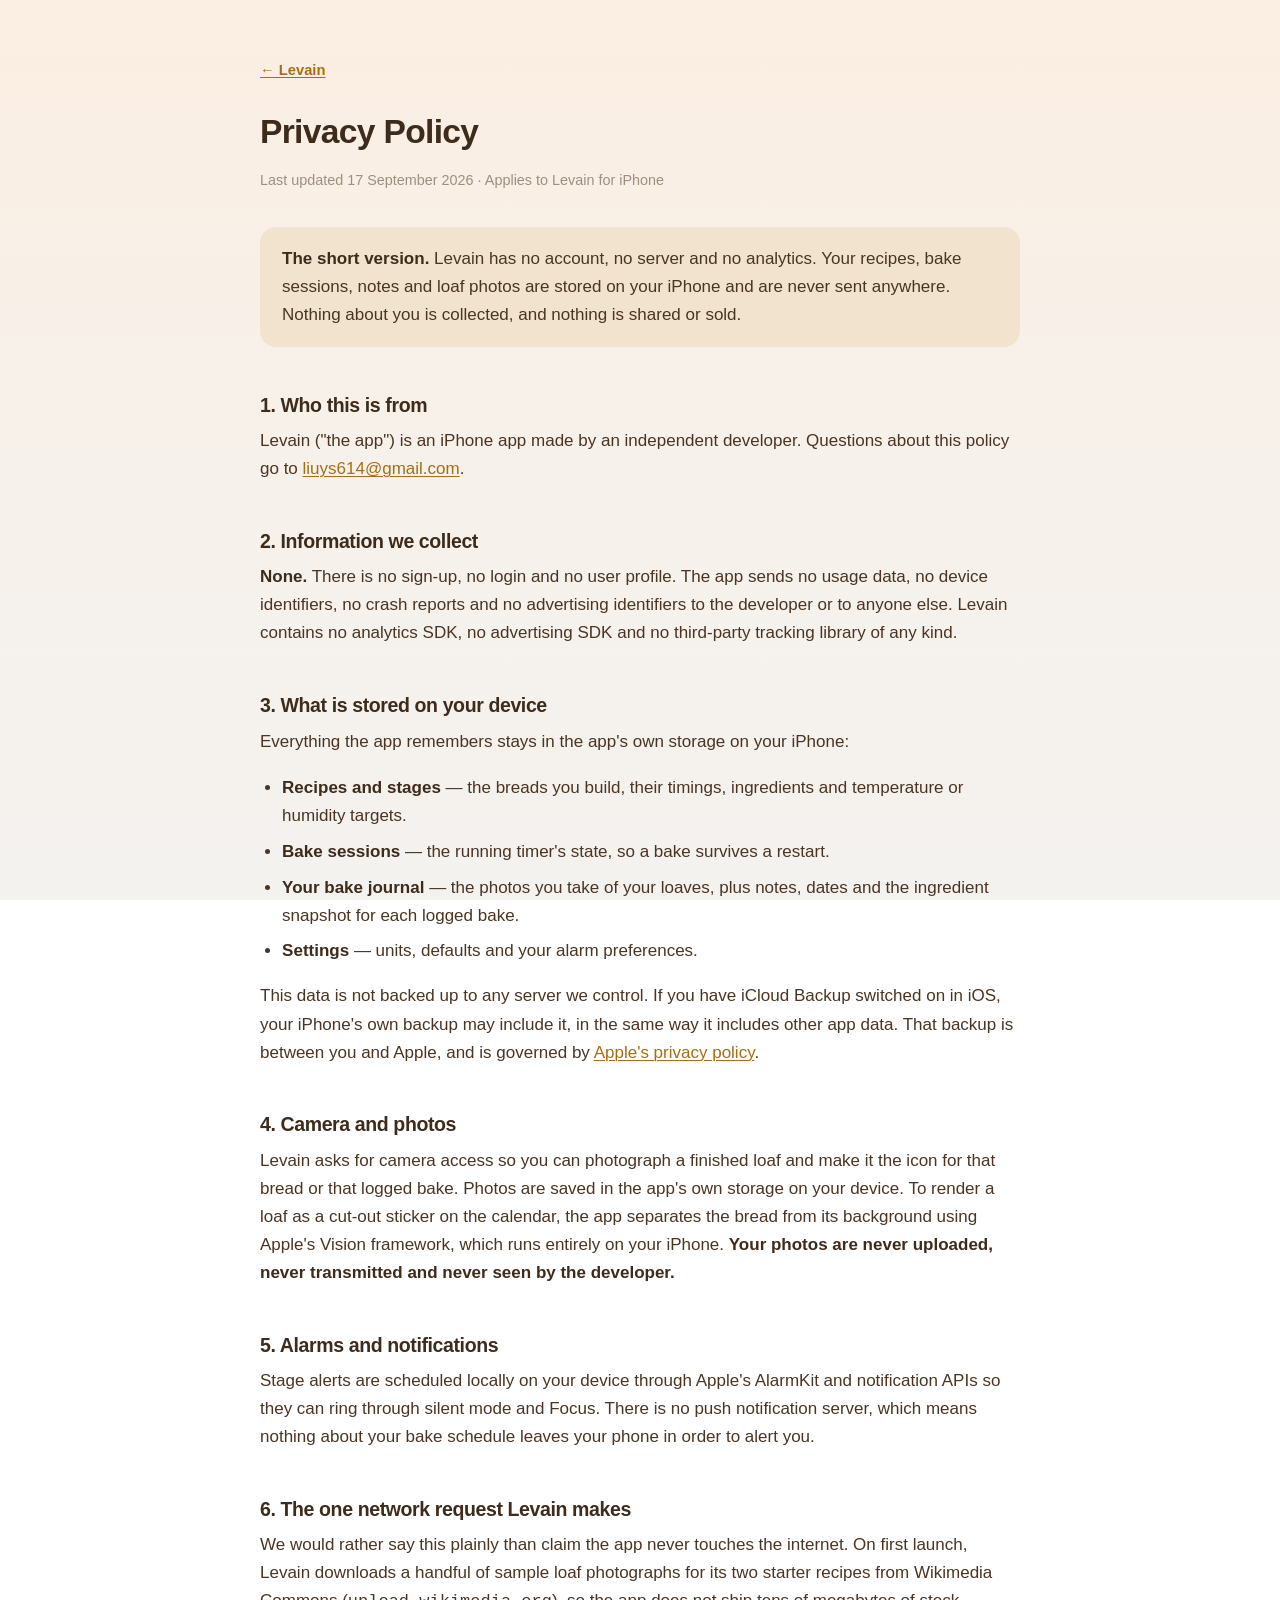
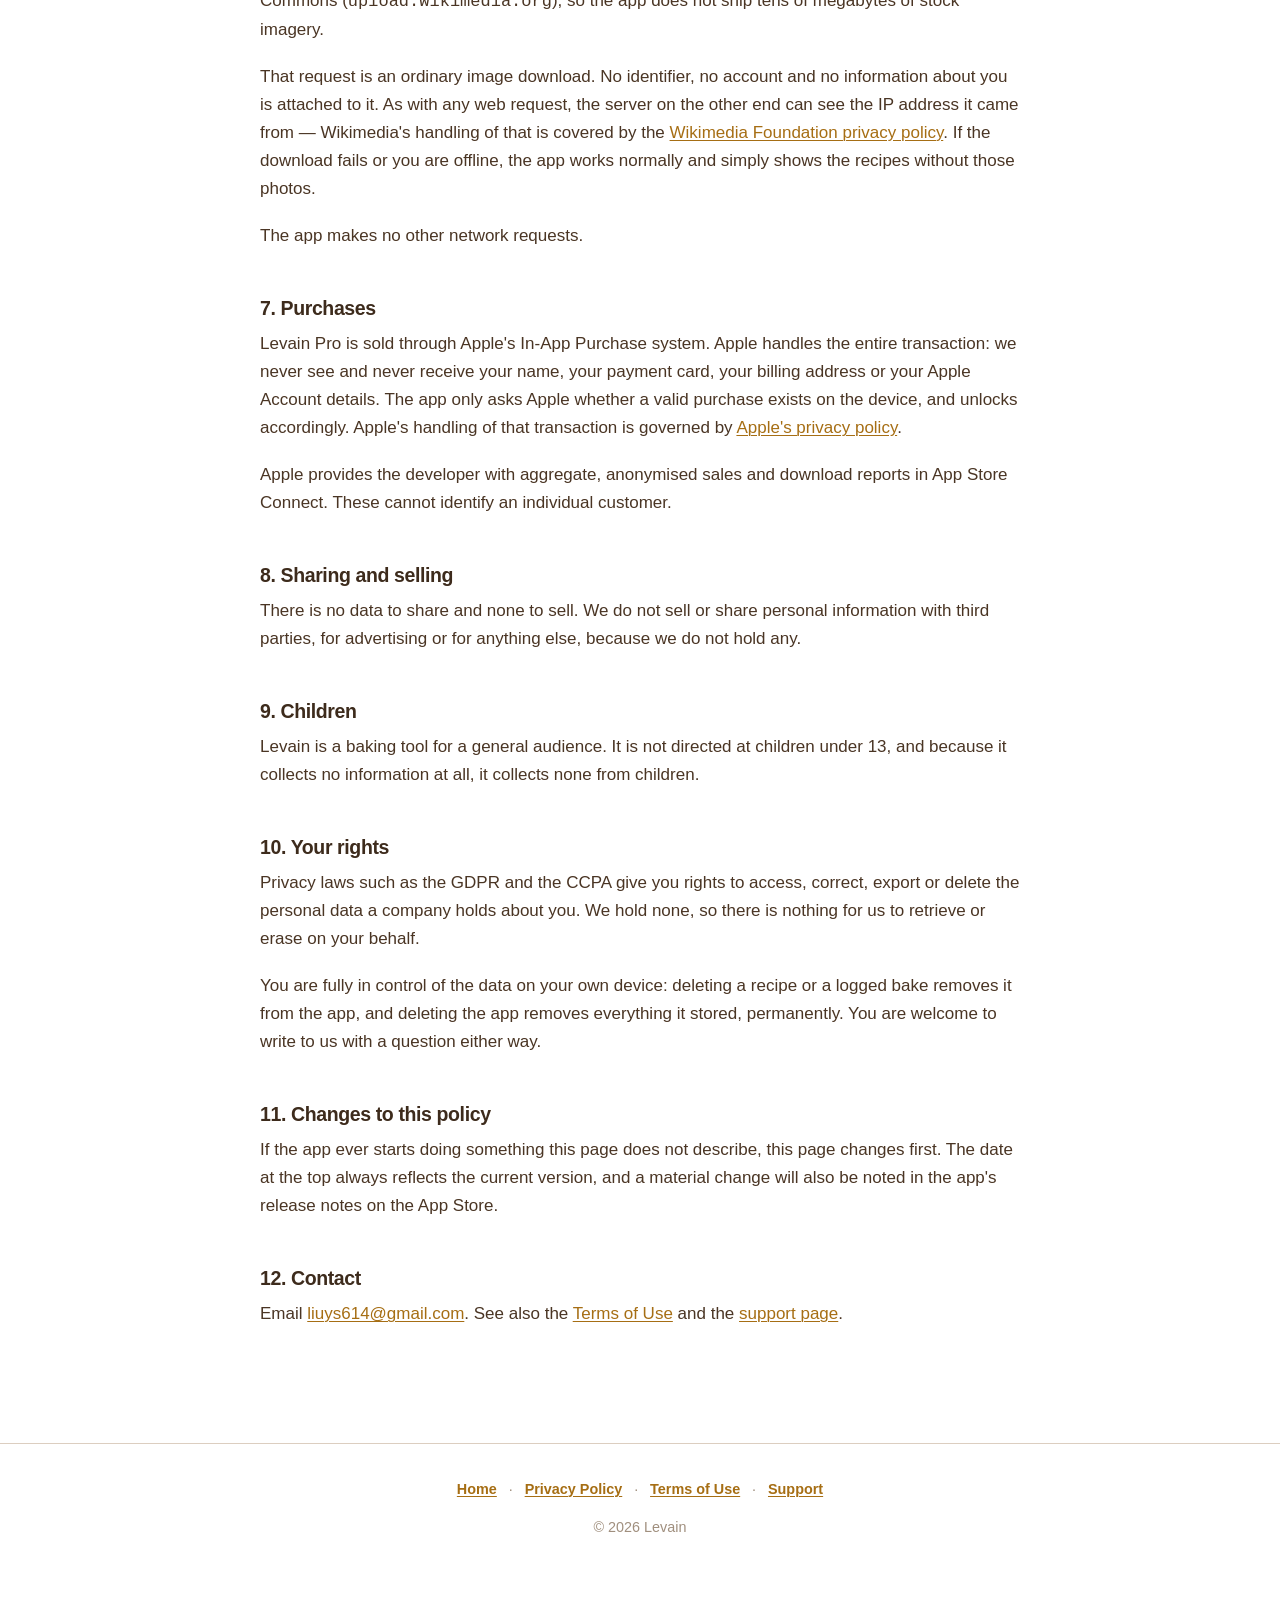
==== privacy.html @ 09ca458c "Update site (2026-09-17)" ====
<!DOCTYPE html>
<html lang="en">
<head>
<meta charset="utf-8">
<meta name="viewport" content="width=device-width, initial-scale=1">
<title>Privacy Policy — Levain</title>
<meta name="description" content="Levain collects nothing. No account, no analytics, no tracking. Your recipes, bakes and loaf photos stay on your iPhone. Here is exactly what the app does.">
<link rel="canonical" href="https://liuys614.github.io/levain/privacy.html">
<meta name="theme-color" content="#FBEEE2" media="(prefers-color-scheme: light)">
<meta name="theme-color" content="#2A2018" media="(prefers-color-scheme: dark)">
<meta property="og:type" content="article">
<meta property="og:site_name" content="Levain">
<meta property="og:title" content="Privacy Policy — Levain">
<meta property="og:description" content="Levain collects nothing. No account, no analytics, no tracking. Your recipes, bakes and loaf photos stay on your iPhone.">
<meta property="og:url" content="https://liuys614.github.io/levain/privacy.html">
<meta property="og:image" content="https://liuys614.github.io/levain/assets/og.png">
<meta name="twitter:card" content="summary_large_image">
<meta name="twitter:image" content="https://liuys614.github.io/levain/assets/og.png">
<link rel="icon" href="assets/favicon.png" sizes="32x32">
<link rel="apple-touch-icon" href="assets/icon-180.png">
<link rel="stylesheet" href="style.css">
</head>

<body>
<main class="wrap legal">

<a class="backlink" href="./">&larr; Levain</a>

<h1>Privacy Policy</h1>
<p class="updated">Last updated 17 September 2026 · Applies to Levain for iPhone</p>

<div class="callout">
  <p><strong>The short version.</strong> Levain has no account, no server and no analytics.
     Your recipes, bake sessions, notes and loaf photos are stored on your iPhone and are
     never sent anywhere. Nothing about you is collected, and nothing is shared or sold.</p>
</div>

<h2>1. Who this is from</h2>
<p>Levain ("the app") is an iPhone app made by an independent developer. Questions about
   this policy go to <a href="mailto:liuys614@gmail.com">liuys614@gmail.com</a>.</p>

<h2>2. Information we collect</h2>
<p><strong>None.</strong> There is no sign-up, no login and no user profile. The app sends
   no usage data, no device identifiers, no crash reports and no advertising identifiers to
   the developer or to anyone else. Levain contains no analytics SDK, no advertising SDK
   and no third-party tracking library of any kind.</p>

<h2>3. What is stored on your device</h2>
<p>Everything the app remembers stays in the app's own storage on your iPhone:</p>
<ul>
  <li><strong>Recipes and stages</strong> — the breads you build, their timings,
      ingredients and temperature or humidity targets.</li>
  <li><strong>Bake sessions</strong> — the running timer's state, so a bake survives a
      restart.</li>
  <li><strong>Your bake journal</strong> — the photos you take of your loaves, plus notes,
      dates and the ingredient snapshot for each logged bake.</li>
  <li><strong>Settings</strong> — units, defaults and your alarm preferences.</li>
</ul>
<p>This data is not backed up to any server we control. If you have iCloud Backup switched
   on in iOS, your iPhone's own backup may include it, in the same way it includes other
   app data. That backup is between you and Apple, and is governed by
   <a href="https://www.apple.com/legal/privacy/">Apple's privacy policy</a>.</p>

<h2>4. Camera and photos</h2>
<p>Levain asks for camera access so you can photograph a finished loaf and make it the
   icon for that bread or that logged bake. Photos are saved in the app's own storage on
   your device. To render a loaf as a cut-out sticker on the calendar, the app separates
   the bread from its background using Apple's Vision framework, which runs entirely on
   your iPhone. <strong>Your photos are never uploaded, never transmitted and never seen by
   the developer.</strong></p>

<h2>5. Alarms and notifications</h2>
<p>Stage alerts are scheduled locally on your device through Apple's AlarmKit and
   notification APIs so they can ring through silent mode and Focus. There is no push
   notification server, which means nothing about your bake schedule leaves your phone in
   order to alert you.</p>

<h2>6. The one network request Levain makes</h2>
<p>We would rather say this plainly than claim the app never touches the internet. On first
   launch, Levain downloads a handful of sample loaf photographs for its two starter
   recipes from Wikimedia Commons (<code>upload.wikimedia.org</code>), so the app does not
   ship tens of megabytes of stock imagery.</p>
<p>That request is an ordinary image download. No identifier, no account and no information
   about you is attached to it. As with any web request, the server on the other end can
   see the IP address it came from — Wikimedia's handling of that is covered by the
   <a href="https://foundation.wikimedia.org/wiki/Policy:Privacy_policy">Wikimedia
   Foundation privacy policy</a>. If the download fails or you are offline, the app works
   normally and simply shows the recipes without those photos.</p>
<p>The app makes no other network requests.</p>

<h2>7. Purchases</h2>
<p>Levain Pro is sold through Apple's In-App Purchase system. Apple handles the entire
   transaction: we never see and never receive your name, your payment card, your billing
   address or your Apple Account details. The app only asks Apple whether a valid purchase
   exists on the device, and unlocks accordingly. Apple's handling of that transaction is
   governed by <a href="https://www.apple.com/legal/privacy/">Apple's privacy policy</a>.</p>
<p>Apple provides the developer with aggregate, anonymised sales and download reports in
   App Store Connect. These cannot identify an individual customer.</p>

<h2>8. Sharing and selling</h2>
<p>There is no data to share and none to sell. We do not sell or share personal information
   with third parties, for advertising or for anything else, because we do not hold any.</p>

<h2>9. Children</h2>
<p>Levain is a baking tool for a general audience. It is not directed at children under 13,
   and because it collects no information at all, it collects none from children.</p>

<h2>10. Your rights</h2>
<p>Privacy laws such as the GDPR and the CCPA give you rights to access, correct, export or
   delete the personal data a company holds about you. We hold none, so there is nothing for
   us to retrieve or erase on your behalf.</p>
<p>You are fully in control of the data on your own device: deleting a recipe or a logged
   bake removes it from the app, and deleting the app removes everything it stored,
   permanently. You are welcome to write to us with a question either way.</p>

<h2>11. Changes to this policy</h2>
<p>If the app ever starts doing something this page does not describe, this page changes
   first. The date at the top always reflects the current version, and a material change
   will also be noted in the app's release notes on the App Store.</p>

<h2>12. Contact</h2>
<p>Email <a href="mailto:liuys614@gmail.com">liuys614@gmail.com</a>. See also the
   <a href="terms.html">Terms of Use</a> and the <a href="support.html">support page</a>.</p>

</main>

<footer>
  <div class="wrap">
    <nav>
      <a href="./">Home</a> ·
      <a href="privacy.html">Privacy Policy</a> ·
      <a href="terms.html">Terms of Use</a> ·
      <a href="support.html">Support</a>
    </nav>
    <p>&copy; 2026 Levain</p>
  </div>
</footer>

</body>
</html>
---- style.css ----
/* Levain — one stylesheet for all four pages.
   Colours are lifted from the app's own palette (Sources/SourdoughTimer/Design/Theme.swift)
   so the site and the app read as the same product. No framework, no build step, no
   external requests: editing this file is the whole design workflow. */

:root {
  --ink: #3D2B1C;
  --ink-soft: #4A3524;
  --secondary: #6B5340;
  --muted: #8A7563;
  --faint: #A08F7E;
  --hairline: #DCCEC0;
  --crust: #C8891F;
  --crust-deep: #A66E14;
  --crumb: #F2E3CE;
  --card: rgba(255, 255, 255, 0.62);
  --bg-top: #FBEEE2;
  --bg-mid: #F7F1EA;
  --bg-bot: #F4F2EF;
  --shadow: 0 1px 2px rgba(61, 43, 28, .05), 0 8px 24px rgba(61, 43, 28, .06);
}

@media (prefers-color-scheme: dark) {
  :root {
    --ink: #F6EADC;
    --ink-soft: #EDDFCF;
    --secondary: #DCC9B4;
    --muted: #BCA895;
    --faint: #9C8B7A;
    --hairline: #504234;
    --crust: #E0A648;
    --crust-deep: #F0BE86;
    --crumb: #2A2018;
    --card: rgba(255, 255, 255, 0.045);
    --bg-top: #2A2018;
    --bg-mid: #211A14;
    --bg-bot: #1A1512;
    --shadow: 0 1px 2px rgba(0, 0, 0, .2), 0 8px 24px rgba(0, 0, 0, .25);
  }
}

* { box-sizing: border-box; }

html { -webkit-text-size-adjust: 100%; }

body {
  margin: 0;
  /* SF Pro Rounded first: the app is drawn entirely in .rounded, and on Apple devices
     this is the same typeface. Everything after it is a graceful fallback. */
  font-family: ui-rounded, "SF Pro Rounded", -apple-system, BlinkMacSystemFont,
               "Segoe UI", Roboto, "Helvetica Neue", Arial, sans-serif;
  font-size: 17px;
  line-height: 1.65;
  color: var(--ink-soft);
  background: linear-gradient(180deg, var(--bg-top) 0%, var(--bg-mid) 46%, var(--bg-bot) 100%);
  background-attachment: fixed;
  min-height: 100vh;
  -webkit-font-smoothing: antialiased;
}

.wrap {
  max-width: 760px;
  margin: 0 auto;
  padding: 0 16px;
}

/* --- type ------------------------------------------------------------------ */

h1, h2, h3 { color: var(--ink); line-height: 1.2; letter-spacing: -0.02em; margin: 0 0 .5em; }
h1 { font-size: 2.6rem; font-weight: 800; }
h2 { font-size: 1.5rem; font-weight: 700; margin-top: 2.2em; }
h3 { font-size: 1.1rem; font-weight: 700; margin-top: 1.8em; }
p { margin: 0 0 1.1em; }
ul { padding-left: 1.3em; }
li { margin-bottom: .45em; }
strong { color: var(--ink); font-weight: 650; }

a { color: var(--crust-deep); text-decoration-thickness: 1px; text-underline-offset: 2px; }
a:hover { color: var(--crust); }

.lede { font-size: 1.2rem; color: var(--secondary); }
.small { font-size: .9rem; color: var(--muted); }

/* --- hero ------------------------------------------------------------------ */

.hero { text-align: center; padding: 72px 0 8px; }

.hero img.appicon {
  width: 112px; height: 112px;
  border-radius: 25px;
  box-shadow: var(--shadow);
  display: block; margin: 0 auto 22px;
}

.hero h1 { font-size: 3.1rem; margin-bottom: .18em; }
.hero .tagline { font-size: 1.35rem; color: var(--secondary); font-weight: 600; margin-bottom: 1.1em; }
.hero p { max-width: 560px; margin-left: auto; margin-right: auto; color: var(--muted); }

.cta {
  display: inline-flex; align-items: center; gap: .5em;
  background: var(--ink); color: var(--bg-top);
  padding: 14px 28px; border-radius: 999px;
  font-weight: 700; font-size: 1.05rem; text-decoration: none;
  box-shadow: var(--shadow);
  margin-top: .6em;
  transition: transform .15s ease;
}
.cta:hover { color: var(--bg-top); transform: translateY(-1px); }
.cta-note { display: block; margin-top: .9em; font-size: .88rem; color: var(--faint); }

/* --- screenshot strip ------------------------------------------------------ */

.shots {
  display: flex; gap: 16px;
  overflow-x: auto;
  padding: 40px 16px 30px;
  scroll-snap-type: x mandatory;
  -webkit-overflow-scrolling: touch;
}
.shots::-webkit-scrollbar { height: 0; }
.shots img, .shot-placeholder {
  flex: 0 0 auto;
  width: 232px; height: 502px;
  border-radius: 26px;
  scroll-snap-align: center;
}
.shots img { box-shadow: var(--shadow); object-fit: cover; }

/* Renders until the real screenshots land in assets/shots/. Dropping the PNGs in and
   swapping these divs for <img> is the entire update -- the layout does not move. */
.shot-placeholder {
  border: 2px dashed var(--hairline);
  display: flex; align-items: center; justify-content: center;
  color: var(--faint); font-size: .85rem; text-align: center; padding: 0 20px;
}

/* --- cards & sections ------------------------------------------------------ */

section { padding: 8px 0; }

.feature {
  background: var(--card);
  border: 1px solid var(--hairline);
  border-radius: 20px;
  padding: 22px 24px;
  margin-bottom: 14px;
  box-shadow: var(--shadow);
}
.feature h3 { margin: 0 0 .35em; font-size: 1.15rem; }
.feature p { margin: 0; color: var(--muted); }

.price-grid { display: grid; gap: 14px; grid-template-columns: repeat(auto-fit, minmax(210px, 1fr)); }
.price {
  background: var(--card);
  border: 1px solid var(--hairline);
  border-radius: 20px;
  padding: 22px 24px;
  box-shadow: var(--shadow);
}
.price.free { border-color: var(--hairline); }
.price .amount { font-size: 1.9rem; font-weight: 800; color: var(--ink); line-height: 1.1; }
.price .per { font-size: .95rem; color: var(--faint); font-weight: 600; }
.price h3 { margin: 0 0 .3em; font-size: 1rem; text-transform: uppercase;
            letter-spacing: .06em; color: var(--crust-deep); }
.price p { margin: .6em 0 0; font-size: .92rem; color: var(--muted); }

.renewal {
  font-size: .85rem; color: var(--faint);
  border-left: 3px solid var(--hairline);
  padding-left: 14px; margin-top: 22px;
}

details {
  border-bottom: 1px solid var(--hairline);
  padding: 14px 0;
}
details summary {
  cursor: pointer; font-weight: 650; color: var(--ink);
  list-style: none; padding-right: 24px; position: relative;
}
details summary::-webkit-details-marker { display: none; }
details summary::after {
  content: "+"; position: absolute; right: 2px; top: -2px;
  font-size: 1.3rem; color: var(--faint); font-weight: 400;
}
details[open] summary::after { content: "\2013"; }
details p { margin: .8em 0 .2em; color: var(--muted); }

/* --- legal pages ----------------------------------------------------------- */

.legal { padding: 56px 0 24px; }
.legal h1 { font-size: 2.1rem; }
.legal .updated { color: var(--faint); font-size: .9rem; margin-bottom: 2.4em; }
.legal h2 { font-size: 1.22rem; margin-top: 2.4em; }
.legal p, .legal li { color: var(--ink-soft); }

.callout {
  background: var(--crumb);
  border-radius: 16px;
  padding: 18px 22px;
  margin: 1.6em 0;
}
.callout p:last-child { margin-bottom: 0; }

.backlink { display: inline-block; margin-bottom: 2em; font-size: .92rem; font-weight: 600; }

/* --- footer ---------------------------------------------------------------- */

footer {
  border-top: 1px solid var(--hairline);
  margin-top: 72px;
  padding: 34px 0 60px;
  text-align: center;
  font-size: .9rem;
  color: var(--faint);
}
footer nav { margin-bottom: 1em; }
footer nav a { margin: 0 .55em; font-weight: 600; }
footer p { margin: .35em 0; }

/* --- small screens --------------------------------------------------------- */

@media (max-width: 560px) {
  body { font-size: 16px; }
  .hero { padding-top: 48px; }
  .hero h1 { font-size: 2.4rem; }
  .hero .tagline { font-size: 1.15rem; }
  h1 { font-size: 2rem; }
  .shots img, .shot-placeholder { width: 200px; height: 433px; }
}
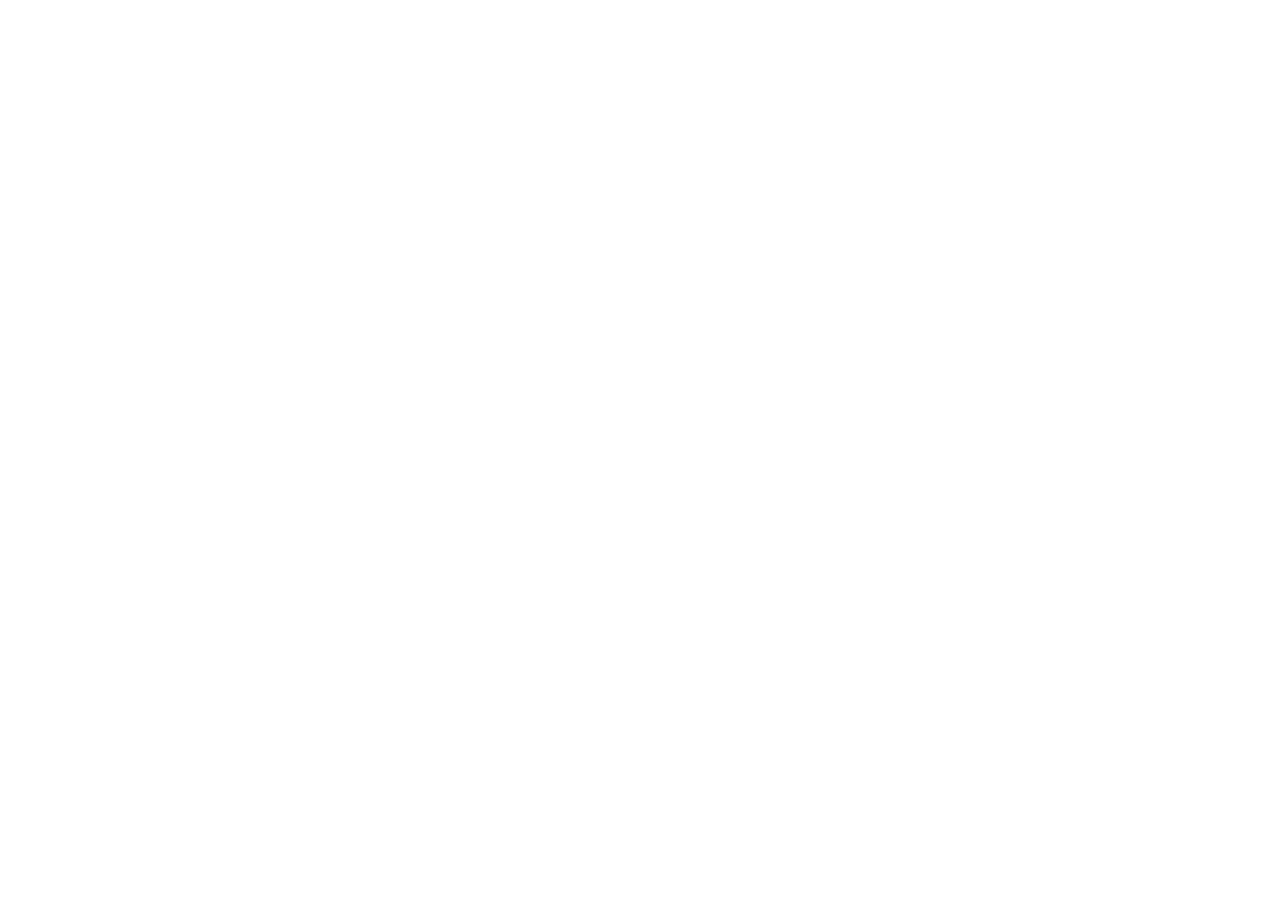
==== commit 8ad1ba2c: "Deprecate repo and redirect all pages to https://ysliustudio.com/levain/" ====
--- a/privacy.html
+++ b/privacy.html
@@ -1,140 +1,15 @@
 <!DOCTYPE html>
 <html lang="en">
 <head>
-<meta charset="utf-8">
-<meta name="viewport" content="width=device-width, initial-scale=1">
-<title>Privacy Policy — Levain</title>
-<meta name="description" content="Levain collects nothing. No account, no analytics, no tracking. Your recipes, bakes and loaf photos stay on your iPhone. Here is exactly what the app does.">
-<link rel="canonical" href="https://liuys614.github.io/levain/privacy.html">
-<meta name="theme-color" content="#FBEEE2" media="(prefers-color-scheme: light)">
-<meta name="theme-color" content="#2A2018" media="(prefers-color-scheme: dark)">
-<meta property="og:type" content="article">
-<meta property="og:site_name" content="Levain">
-<meta property="og:title" content="Privacy Policy — Levain">
-<meta property="og:description" content="Levain collects nothing. No account, no analytics, no tracking. Your recipes, bakes and loaf photos stay on your iPhone.">
-<meta property="og:url" content="https://liuys614.github.io/levain/privacy.html">
-<meta property="og:image" content="https://liuys614.github.io/levain/assets/og.png">
-<meta name="twitter:card" content="summary_large_image">
-<meta name="twitter:image" content="https://liuys614.github.io/levain/assets/og.png">
-<link rel="icon" href="assets/favicon.png" sizes="32x32">
-<link rel="apple-touch-icon" href="assets/icon-180.png">
-<link rel="stylesheet" href="style.css">
+  <meta charset="UTF-8" />
+  <title>Redirecting to YS Liu Studio — Levain...</title>
+  <link rel="canonical" href="https://ysliustudio.com/levain/privacy.html" />
+  <meta http-equiv="refresh" content="0; url=https://ysliustudio.com/levain/privacy.html" />
+  <script>
+    window.location.replace("https://ysliustudio.com/levain/privacy.html" + window.location.search + window.location.hash);
+  </script>
 </head>
-
-<body>
-<main class="wrap legal">
-
-<a class="backlink" href="./">&larr; Levain</a>
-
-<h1>Privacy Policy</h1>
-<p class="updated">Last updated 17 September 2026 · Applies to Levain for iPhone</p>
-
-<div class="callout">
-  <p><strong>The short version.</strong> Levain has no account, no server and no analytics.
-     Your recipes, bake sessions, notes and loaf photos are stored on your iPhone and are
-     never sent anywhere. Nothing about you is collected, and nothing is shared or sold.</p>
-</div>
-
-<h2>1. Who this is from</h2>
-<p>Levain ("the app") is an iPhone app made by an independent developer. Questions about
-   this policy go to <a href="mailto:liuys614@gmail.com">liuys614@gmail.com</a>.</p>
-
-<h2>2. Information we collect</h2>
-<p><strong>None.</strong> There is no sign-up, no login and no user profile. The app sends
-   no usage data, no device identifiers, no crash reports and no advertising identifiers to
-   the developer or to anyone else. Levain contains no analytics SDK, no advertising SDK
-   and no third-party tracking library of any kind.</p>
-
-<h2>3. What is stored on your device</h2>
-<p>Everything the app remembers stays in the app's own storage on your iPhone:</p>
-<ul>
-  <li><strong>Recipes and stages</strong> — the breads you build, their timings,
-      ingredients and temperature or humidity targets.</li>
-  <li><strong>Bake sessions</strong> — the running timer's state, so a bake survives a
-      restart.</li>
-  <li><strong>Your bake journal</strong> — the photos you take of your loaves, plus notes,
-      dates and the ingredient snapshot for each logged bake.</li>
-  <li><strong>Settings</strong> — units, defaults and your alarm preferences.</li>
-</ul>
-<p>This data is not backed up to any server we control. If you have iCloud Backup switched
-   on in iOS, your iPhone's own backup may include it, in the same way it includes other
-   app data. That backup is between you and Apple, and is governed by
-   <a href="https://www.apple.com/legal/privacy/">Apple's privacy policy</a>.</p>
-
-<h2>4. Camera and photos</h2>
-<p>Levain asks for camera access so you can photograph a finished loaf and make it the
-   icon for that bread or that logged bake. Photos are saved in the app's own storage on
-   your device. To render a loaf as a cut-out sticker on the calendar, the app separates
-   the bread from its background using Apple's Vision framework, which runs entirely on
-   your iPhone. <strong>Your photos are never uploaded, never transmitted and never seen by
-   the developer.</strong></p>
-
-<h2>5. Alarms and notifications</h2>
-<p>Stage alerts are scheduled locally on your device through Apple's AlarmKit and
-   notification APIs so they can ring through silent mode and Focus. There is no push
-   notification server, which means nothing about your bake schedule leaves your phone in
-   order to alert you.</p>
-
-<h2>6. The one network request Levain makes</h2>
-<p>We would rather say this plainly than claim the app never touches the internet. On first
-   launch, Levain downloads a handful of sample loaf photographs for its two starter
-   recipes from Wikimedia Commons (<code>upload.wikimedia.org</code>), so the app does not
-   ship tens of megabytes of stock imagery.</p>
-<p>That request is an ordinary image download. No identifier, no account and no information
-   about you is attached to it. As with any web request, the server on the other end can
-   see the IP address it came from — Wikimedia's handling of that is covered by the
-   <a href="https://foundation.wikimedia.org/wiki/Policy:Privacy_policy">Wikimedia
-   Foundation privacy policy</a>. If the download fails or you are offline, the app works
-   normally and simply shows the recipes without those photos.</p>
-<p>The app makes no other network requests.</p>
-
-<h2>7. Purchases</h2>
-<p>Levain Pro is sold through Apple's In-App Purchase system. Apple handles the entire
-   transaction: we never see and never receive your name, your payment card, your billing
-   address or your Apple Account details. The app only asks Apple whether a valid purchase
-   exists on the device, and unlocks accordingly. Apple's handling of that transaction is
-   governed by <a href="https://www.apple.com/legal/privacy/">Apple's privacy policy</a>.</p>
-<p>Apple provides the developer with aggregate, anonymised sales and download reports in
-   App Store Connect. These cannot identify an individual customer.</p>
-
-<h2>8. Sharing and selling</h2>
-<p>There is no data to share and none to sell. We do not sell or share personal information
-   with third parties, for advertising or for anything else, because we do not hold any.</p>
-
-<h2>9. Children</h2>
-<p>Levain is a baking tool for a general audience. It is not directed at children under 13,
-   and because it collects no information at all, it collects none from children.</p>
-
-<h2>10. Your rights</h2>
-<p>Privacy laws such as the GDPR and the CCPA give you rights to access, correct, export or
-   delete the personal data a company holds about you. We hold none, so there is nothing for
-   us to retrieve or erase on your behalf.</p>
-<p>You are fully in control of the data on your own device: deleting a recipe or a logged
-   bake removes it from the app, and deleting the app removes everything it stored,
-   permanently. You are welcome to write to us with a question either way.</p>
-
-<h2>11. Changes to this policy</h2>
-<p>If the app ever starts doing something this page does not describe, this page changes
-   first. The date at the top always reflects the current version, and a material change
-   will also be noted in the app's release notes on the App Store.</p>
-
-<h2>12. Contact</h2>
-<p>Email <a href="mailto:liuys614@gmail.com">liuys614@gmail.com</a>. See also the
-   <a href="terms.html">Terms of Use</a> and the <a href="support.html">support page</a>.</p>
-
-</main>
-
-<footer>
-  <div class="wrap">
-    <nav>
-      <a href="./">Home</a> ·
-      <a href="privacy.html">Privacy Policy</a> ·
-      <a href="terms.html">Terms of Use</a> ·
-      <a href="support.html">Support</a>
-    </nav>
-    <p>&copy; 2026 Levain</p>
-  </div>
-</footer>
-
+<body style="font-family: -apple-system, BlinkMacSystemFont, sans-serif; text-align: center; padding: 4rem 1.5rem; color: #111827;">
+  <p>This page has moved to <a href="https://ysliustudio.com/levain/privacy.html">https://ysliustudio.com/levain/privacy.html</a>.</p>
 </body>
 </html>
